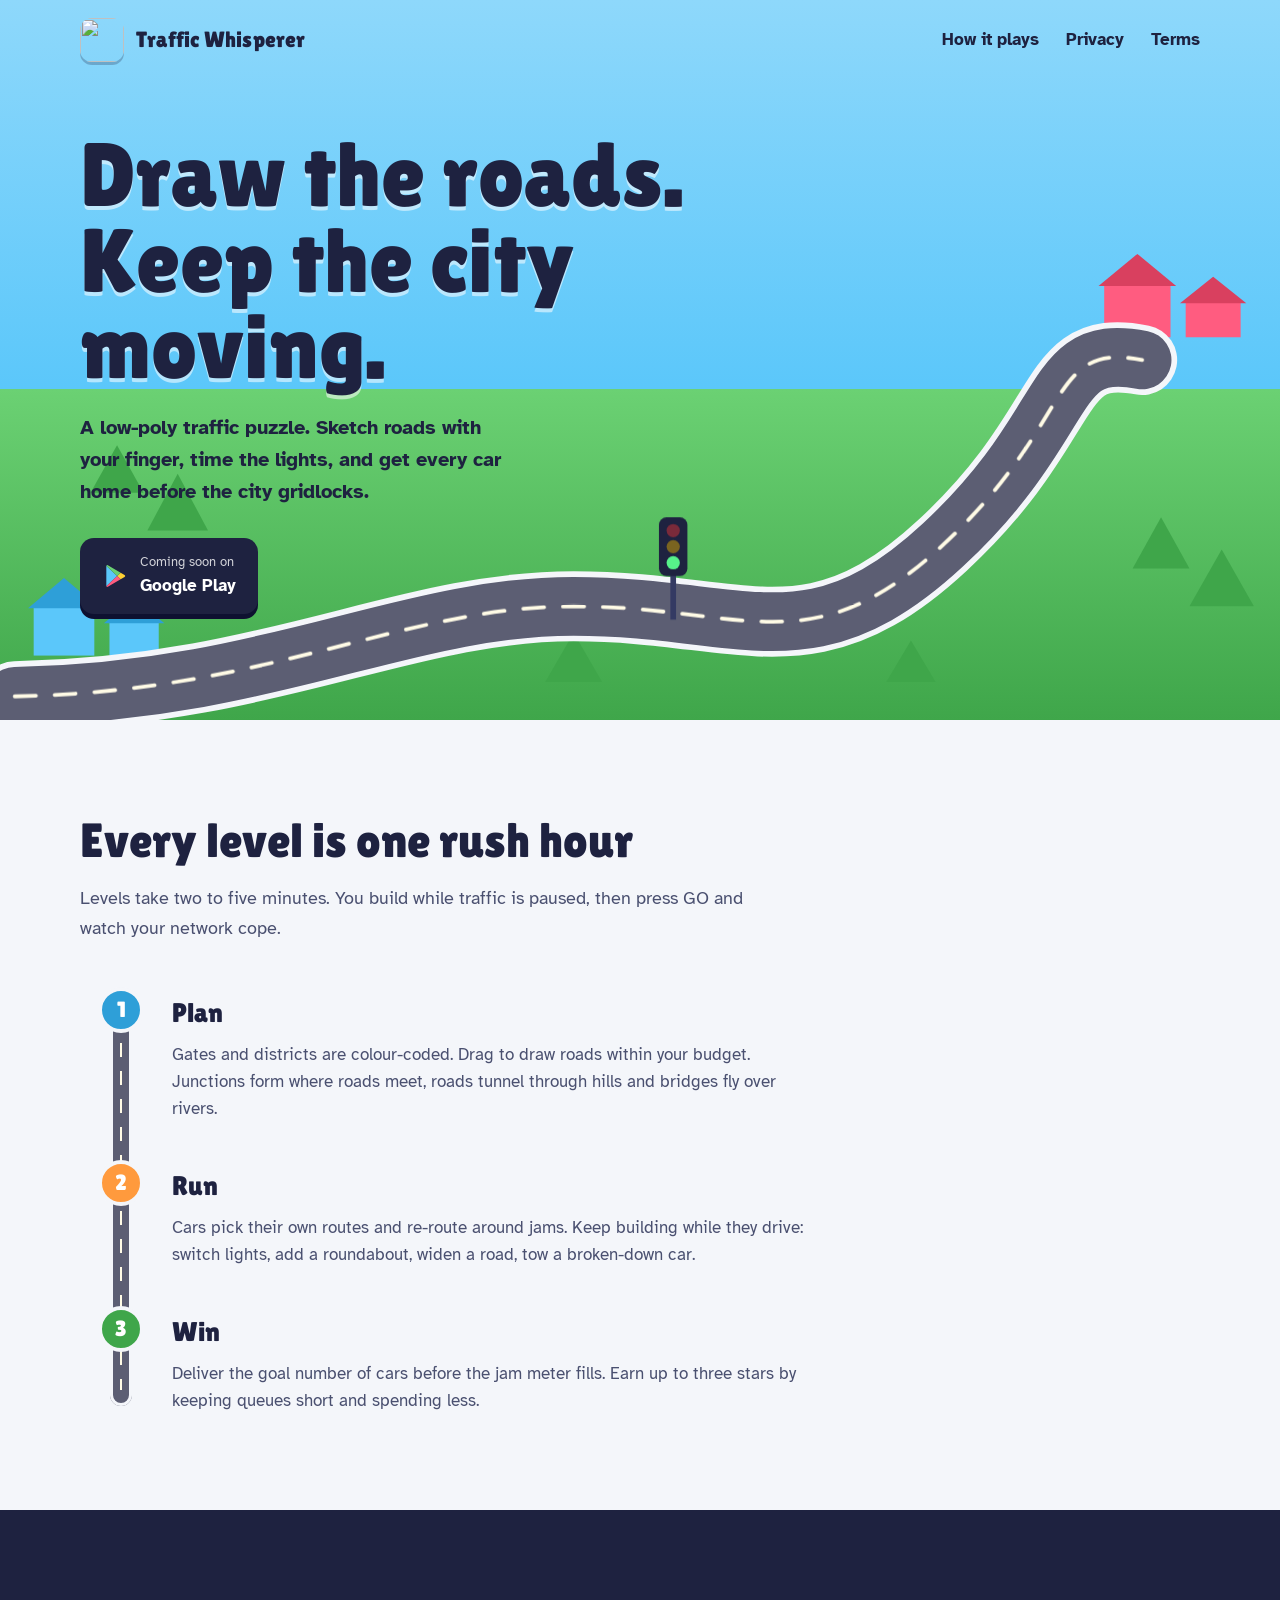
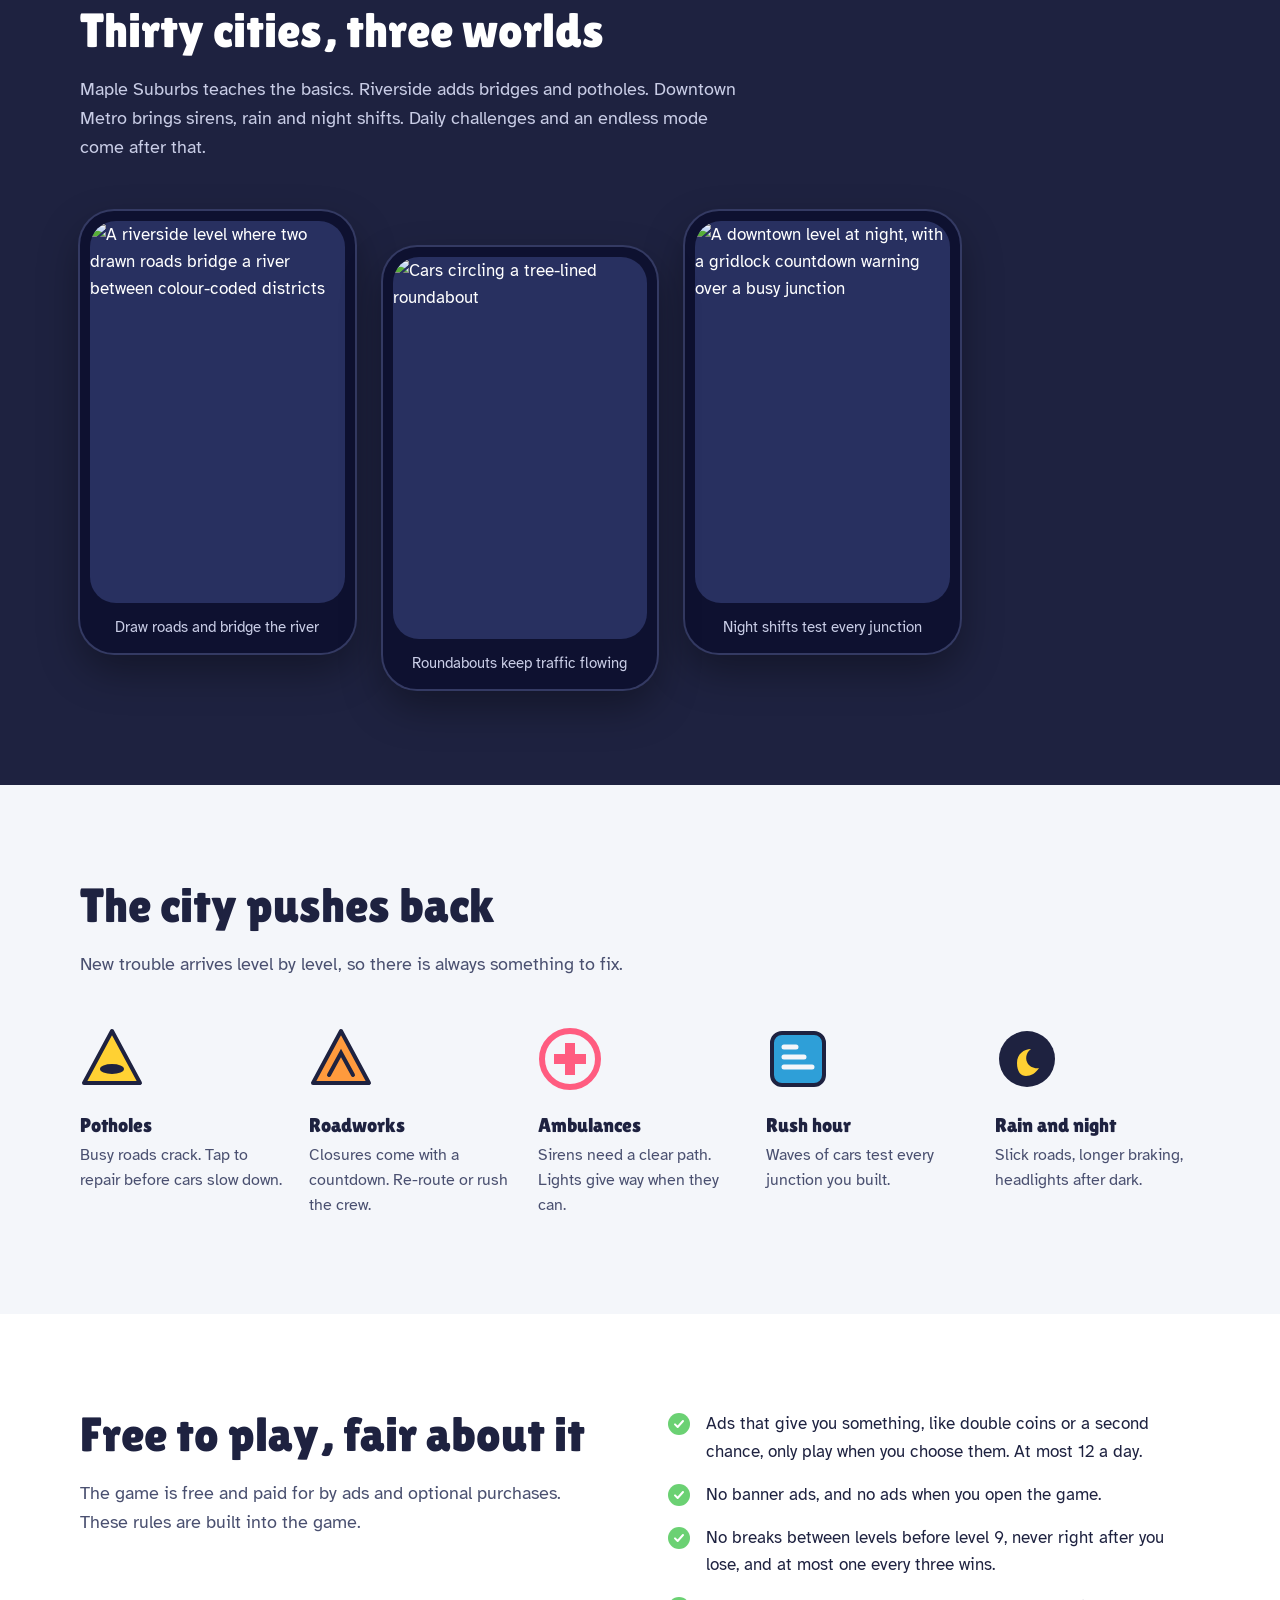
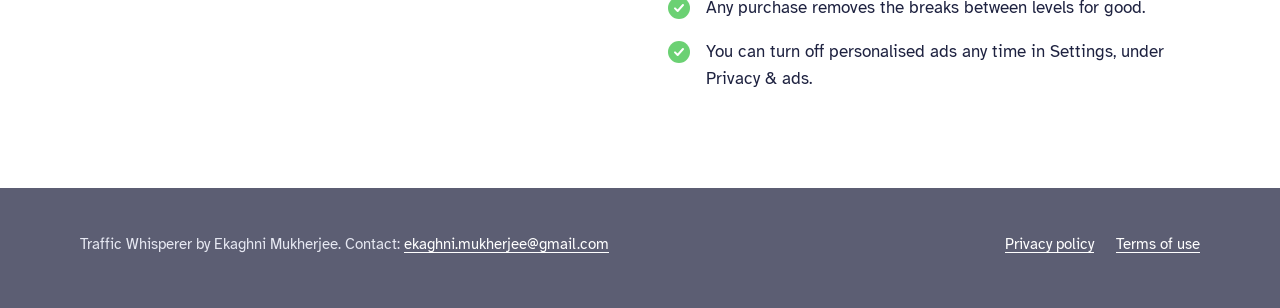
==== index.html @ b3f8e05a "Add landing page, privacy policy and terms" ====
<!doctype html>
<html lang="en">
<head>
  <meta charset="utf-8">
  <meta name="viewport" content="width=device-width, initial-scale=1">
  <title>Traffic Whisperer</title>
  <meta name="description" content="Traffic Whisperer is a low-poly traffic puzzle game for Android. Draw roads freehand, add lights and roundabouts, and keep the city from gridlocking.">
  <meta property="og:title" content="Traffic Whisperer">
  <meta property="og:description" content="Draw the roads. Keep the city moving. A traffic puzzle game for Android.">
  <meta property="og:image" content="https://ekaghni.github.io/traffic-whisperer/assets/icon.png">
  <link rel="icon" href="assets/favicon.png">
  <link rel="preconnect" href="https://fonts.googleapis.com">
  <link rel="preconnect" href="https://fonts.gstatic.com" crossorigin>
  <link href="https://fonts.googleapis.com/css2?family=Atkinson+Hyperlegible:wght@400;700&family=Lilita+One&display=swap" rel="stylesheet">
  <link rel="stylesheet" href="style.css">
</head>
<body>
  <header class="bar">
    <div class="wrap">
      <a class="brand" href="./"><img src="assets/icon.png" alt="" width="44" height="44">Traffic Whisperer</a>
      <nav aria-label="Site">
        <a class="hide-sm" href="#play">How it plays</a>
        <a href="privacy.html">Privacy</a>
        <a href="terms.html">Terms</a>
      </nav>
    </div>
  </header>

  <main>
    <section class="hero" aria-labelledby="hero-title" style="padding:0">
      <div class="scene" aria-hidden="true">
        <svg viewBox="0 0 1440 760" preserveAspectRatio="xMidYMid slice">
          <!-- trees on the field -->
          <g fill="#3FA64A">
            <polygon points="140,520 168,470 196,520"/><polygon points="200,560 232,500 264,560"/>
            <polygon points="1240,600 1270,546 1300,600"/><polygon points="1300,640 1334,580 1368,640"/>
            <polygon points="620,720 650,668 680,720"/><polygon points="980,720 1006,676 1032,720"/>
          </g>
          <!-- districts: colour-coded destinations -->
          <g>
            <rect x="1210" y="300" width="70" height="56" fill="#FF5C80"/><polygon points="1204,302 1245,268 1286,302" fill="#D9405F"/>
            <rect x="1296" y="318" width="58" height="38" fill="#FF5C80"/><polygon points="1290,320 1325,292 1360,320" fill="#D9405F"/>
            <rect x="80" y="640" width="64" height="52" fill="#5BC7FA"/><polygon points="74,642 112,610 150,642" fill="#2E9FD8"/>
            <rect x="160" y="656" width="52" height="36" fill="#5BC7FA"/><polygon points="154,658 186,632 218,658" fill="#2E9FD8"/>
          </g>
          <!-- the road, drawn freehand -->
          <path id="route" class="road-edge draw" d="M 60 735 C 330 730, 470 640, 650 640 S 900 705, 1040 575 S 1150 360, 1250 380"/>
          <path class="road draw" d="M 60 735 C 330 730, 470 640, 650 640 S 900 705, 1040 575 S 1150 360, 1250 380"/>
          <path class="lane-mark draw-late" d="M 60 735 C 330 730, 470 640, 650 640 S 900 705, 1040 575 S 1150 360, 1250 380"/>
          <!-- a traffic light at the bend -->
          <g class="draw-late">
            <rect x="752" y="584" width="6" height="70" fill="#343A63"/>
            <rect x="740" y="546" width="30" height="62" rx="8" fill="#1E2240"/>
            <circle cx="755" cy="560" r="7" fill="#7A2A3A"/><circle cx="755" cy="577" r="7" fill="#7A6420"/><circle cx="755" cy="594" r="7" fill="#57F28A"/>
          </g>
          <!-- cars head for the district of their colour -->
          <g class="car">
            <rect x="-17" y="-10" width="34" height="20" rx="6" fill="#FF5C80"/><rect x="-4" y="-8" width="12" height="16" rx="3" fill="#1E2240" opacity=".75"/>
            <animateMotion dur="7s" begin="2.6s" repeatCount="indefinite" rotate="auto"><mpath href="#route"/></animateMotion>
          </g>
          <g class="car">
            <rect x="-17" y="-10" width="34" height="20" rx="6" fill="#FF5C80"/><rect x="-4" y="-8" width="12" height="16" rx="3" fill="#1E2240" opacity=".75"/>
            <animateMotion dur="7s" begin="4.9s" repeatCount="indefinite" rotate="auto"><mpath href="#route"/></animateMotion>
          </g>
          <g class="car">
            <rect x="-20" y="-11" width="40" height="22" rx="6" fill="#FFD133"/><rect x="-5" y="-9" width="14" height="18" rx="3" fill="#1E2240" opacity=".75"/>
            <animateMotion dur="7s" begin="3.7s" repeatCount="indefinite" rotate="auto" keyPoints="1;0" keyTimes="0;1" calcMode="linear"><mpath href="#route"/></animateMotion>
          </g>
        </svg>
      </div>
      <div class="wrap">
        <h1 id="hero-title">Draw the roads. Keep the city moving.</h1>
        <p class="lede">A low-poly traffic puzzle. Sketch roads with your finger, time the lights, and get every car home before the city gridlocks.</p>
        <a class="store" aria-disabled="true" role="link">
          <svg viewBox="0 0 24 24" aria-hidden="true"><path fill="#5BC7FA" d="M4 2.5v19l10-9.5z"/><path fill="#FFD133" d="M14 12l3.2 3 3.6-2.1c.8-.5.8-1.3 0-1.8L17.2 9z"/><path fill="#6BD173" d="M4 2.5L14 12l3.2-3L5.4 2.1C4.9 1.8 4.4 2 4 2.5z"/><path fill="#FF5C80" d="M4 21.5c.4.5.9.7 1.4.4L17.2 15 14 12z"/></svg>
          <span><small>Coming soon on</small>Google Play</span>
        </a>
      </div>
    </section>

    <section id="play" aria-labelledby="play-title">
      <div class="wrap">
        <h2 id="play-title">Every level is one rush hour</h2>
        <p class="intro">Levels take two to five minutes. You build while traffic is paused, then press GO and watch your network cope.</p>
        <ol class="route" style="list-style:none;margin:0">
          <li class="stop">
            <div class="pin"><span>1</span></div>
            <h3>Plan</h3>
            <p>Gates and districts are colour-coded. Drag to draw roads within your budget. Junctions form where roads meet, roads tunnel through hills and bridges fly over rivers.</p>
          </li>
          <li class="stop">
            <div class="pin"><span>2</span></div>
            <h3>Run</h3>
            <p>Cars pick their own routes and re-route around jams. Keep building while they drive: switch lights, add a roundabout, widen a road, tow a broken-down car.</p>
          </li>
          <li class="stop">
            <div class="pin"><span>3</span></div>
            <h3>Win</h3>
            <p>Deliver the goal number of cars before the jam meter fills. Earn up to three stars by keeping queues short and spending less.</p>
          </li>
        </ol>
      </div>
    </section>

    <section class="shots" aria-labelledby="shots-title">
      <div class="wrap">
        <h2 id="shots-title">Thirty cities, three worlds</h2>
        <p class="intro">Maple Suburbs teaches the basics. Riverside adds bridges and potholes. Downtown Metro brings sirens, rain and night shifts. Daily challenges and an endless mode come after that.</p>
        <div class="strip">
          <figure class="phone"><img src="assets/shot-1.jpg" alt="A riverside level where two drawn roads bridge a river between colour-coded districts" loading="lazy"><figcaption>Draw roads and bridge the river</figcaption></figure>
          <figure class="phone"><img src="assets/shot-2.jpg" alt="Cars circling a tree-lined roundabout" loading="lazy"><figcaption>Roundabouts keep traffic flowing</figcaption></figure>
          <figure class="phone"><img src="assets/shot-3.jpg" alt="A downtown level at night, with a gridlock countdown warning over a busy junction" loading="lazy"><figcaption>Night shifts test every junction</figcaption></figure>
        </div>
      </div>
    </section>

    <section aria-labelledby="signs-title">
      <div class="wrap">
        <h2 id="signs-title">The city pushes back</h2>
        <p class="intro">New trouble arrives level by level, so there is always something to fix.</p>
        <div class="signs">
          <div class="sign">
            <svg viewBox="0 0 64 64" aria-hidden="true"><polygon points="32,4 60,56 4,56" fill="#FFD133" stroke="#1E2240" stroke-width="4" stroke-linejoin="round"/><ellipse cx="32" cy="42" rx="12" ry="5" fill="#1E2240"/></svg>
            <h3>Potholes</h3><p>Busy roads crack. Tap to repair before cars slow down.</p>
          </div>
          <div class="sign">
            <svg viewBox="0 0 64 64" aria-hidden="true"><polygon points="32,4 60,56 4,56" fill="#FF9A3D" stroke="#1E2240" stroke-width="4" stroke-linejoin="round"/><path d="M20 48 L32 26 L44 48" fill="none" stroke="#1E2240" stroke-width="4" stroke-linecap="round"/></svg>
            <h3>Roadworks</h3><p>Closures come with a countdown. Re-route or rush the crew.</p>
          </div>
          <div class="sign">
            <svg viewBox="0 0 64 64" aria-hidden="true"><circle cx="32" cy="32" r="28" fill="#F4F6FA" stroke="#FF5C80" stroke-width="6"/><rect x="27" y="16" width="10" height="32" fill="#FF5C80"/><rect x="16" y="27" width="32" height="10" fill="#FF5C80"/></svg>
            <h3>Ambulances</h3><p>Sirens need a clear path. Lights give way when they can.</p>
          </div>
          <div class="sign">
            <svg viewBox="0 0 64 64" aria-hidden="true"><rect x="6" y="6" width="52" height="52" rx="10" fill="#2E9FD8" stroke="#1E2240" stroke-width="4"/><path d="M18 40h28M18 30h20M18 20h12" stroke="#F4F6FA" stroke-width="5" stroke-linecap="round"/></svg>
            <h3>Rush hour</h3><p>Waves of cars test every junction you built.</p>
          </div>
          <div class="sign">
            <svg viewBox="0 0 64 64" aria-hidden="true"><circle cx="32" cy="32" r="28" fill="#1E2240"/><path d="M22 36c0-9 7-14 14-14-4 3-6 8-4 13s8 7 12 6c-3 5-8 8-13 8-5 0-9-4-9-13z" fill="#FFD133"/></svg>
            <h3>Rain and night</h3><p>Slick roads, longer braking, headlights after dark.</p>
          </div>
        </div>
      </div>
    </section>

    <section class="fair" aria-labelledby="fair-title">
      <div class="wrap cols">
        <div>
          <h2 id="fair-title">Free to play, fair about it</h2>
          <p class="intro" style="margin-bottom:0">The game is free and paid for by ads and optional purchases. These rules are built into the game.</p>
        </div>
        <ul>
          <li>Ads that give you something, like double coins or a second chance, only play when you choose them. At most 12 a day.</li>
          <li>No banner ads, and no ads when you open the game.</li>
          <li>No breaks between levels before level 9, never right after you lose, and at most one every three wins.</li>
          <li>Any purchase removes the breaks between levels for good.</li>
          <li>You can turn off personalised ads any time in Settings, under Privacy &amp; ads.</li>
        </ul>
      </div>
    </section>
  </main>

  <footer>
    <div class="wrap">
      <span>Traffic Whisperer by Ekaghni Mukherjee. Contact: <a href="mailto:ekaghni.mukherjee@gmail.com">ekaghni.mukherjee@gmail.com</a></span>
      <nav aria-label="Legal"><a href="privacy.html">Privacy policy</a><a href="terms.html">Terms of use</a></nav>
    </div>
  </footer>
</body>
</html>
---- style.css ----
/* Traffic Whisperer site: the game's own palette (sky, field, asphalt, destination colours) */
:root {
  --sky: #5BC7FA;
  --sky-deep: #2E9FD8;
  --field: #6BD173;
  --field-deep: #3FA64A;
  --asphalt: #5C5E73;
  --lane: #F4F6FA;
  --pink: #FF5C80;
  --sun: #FFD133;
  --orange: #FF9A3D;
  --purple: #9B6BFF;
  --teal: #2CC9B0;
  --ink: #1E2240;
  --ink-soft: #4A5070;
  --paper: #FFFFFF;
  --display: "Lilita One", "Arial Rounded MT Bold", system-ui, sans-serif;
  --body: "Atkinson Hyperlegible", system-ui, -apple-system, "Segoe UI", sans-serif;
}

* { box-sizing: border-box; }
html { -webkit-text-size-adjust: 100%; }
body {
  margin: 0;
  font-family: var(--body);
  font-size: 1.0625rem;
  line-height: 1.6;
  color: var(--ink);
  background: var(--lane);
}
img { max-width: 100%; display: block; }
a { color: var(--sky-deep); text-underline-offset: 3px; }
a:hover { color: var(--ink); }
:focus-visible { outline: 3px solid var(--sun); outline-offset: 3px; border-radius: 4px; }

.wrap { width: min(1120px, 100% - 32px); margin-inline: auto; }

/* ---------- top bar */
.bar { position: absolute; inset: 0 0 auto 0; z-index: 3; }
.bar .wrap { display: flex; align-items: center; justify-content: space-between; padding: 18px 0; }
.brand { display: flex; align-items: center; gap: 12px; text-decoration: none; color: var(--ink); font-family: var(--display); font-size: 1.35rem; letter-spacing: .01em; }
.brand img { width: 44px; height: 44px; border-radius: 12px; box-shadow: 0 3px 0 rgba(30,34,64,.25); }
.bar nav a { color: var(--ink); text-decoration: none; margin-left: 22px; font-weight: 700; }
.bar nav a:hover { text-decoration: underline; color: var(--ink); }

/* ---------- hero: the sky/field split of the app icon, with a road that draws itself */
.hero {
  position: relative;
  overflow: hidden;
  color: var(--ink);
  background: linear-gradient(180deg, #8ED8FB 0%, var(--sky) 54%, var(--field) 54.1%, var(--field-deep) 100%);
  min-height: 720px;
}
.hero .wrap { position: relative; z-index: 2; display: grid; grid-template-columns: minmax(0, 1fr); padding: 132px 0 0; }
.hero h1 {
  font-family: var(--display);
  font-weight: 400;
  font-size: clamp(2.9rem, 7.4vw, 5.6rem);
  line-height: .96;
  margin: 0;
  max-width: 11ch;
  text-shadow: 0 4px 0 rgba(255,255,255,.55);
}
.hero p.lede { font-size: 1.25rem; max-width: 34ch; margin: 22px 0 30px; color: var(--ink); font-weight: 700; }
.store {
  display: inline-flex; align-items: center; gap: 12px;
  background: var(--ink); color: var(--paper); text-decoration: none;
  padding: 14px 22px; border-radius: 14px; font-weight: 700;
  box-shadow: 0 5px 0 #0E1130;
  width: fit-content;
}
.store small { display: block; font-weight: 400; opacity: .8; font-size: .8rem; }
.store svg { width: 26px; height: 26px; }
.store[aria-disabled="true"] { cursor: default; }

.scene { position: absolute; inset: 0; z-index: 1; pointer-events: none; }
.scene svg { width: 100%; height: 100%; }
.road-edge { fill: none; stroke: var(--lane); stroke-width: 74; stroke-linecap: round; stroke-linejoin: round; }
.road { fill: none; stroke: var(--asphalt); stroke-width: 62; stroke-linecap: round; stroke-linejoin: round; }
.lane-mark { fill: none; stroke: #FFFBE6; stroke-width: 4; stroke-dasharray: 22 20; stroke-linecap: round; }
.draw { stroke-dasharray: 2400; stroke-dashoffset: 2400; animation: draw 2.4s cubic-bezier(.6,.05,.25,1) .25s forwards; }
.draw-late { opacity: 0; animation: appear .4s ease 2.5s forwards; }
.car { opacity: 0; animation: appear .3s ease 2.6s forwards; }
@keyframes draw { to { stroke-dashoffset: 0; } }
@keyframes appear { to { opacity: 1; } }

/* ---------- sections */
section { padding: 96px 0; }
h2 { font-family: var(--display); font-weight: 400; font-size: clamp(2rem, 4.4vw, 3rem); line-height: 1.05; margin: 0 0 18px; max-width: 22ch; text-wrap: balance; }
.intro { color: var(--ink-soft); font-size: 1.15rem; max-width: 56ch; margin: 0 0 48px; }

/* the core loop really is a sequence: stops along one road */
.route { position: relative; display: grid; gap: 42px; padding-left: 92px; max-width: 760px; }
.route::before {
  content: ""; position: absolute; left: 30px; top: 8px; bottom: 8px; width: 22px;
  background: var(--asphalt); border-radius: 11px;
  box-shadow: inset 0 0 0 3px var(--lane), 0 0 0 0 transparent;
}
.route::after {
  content: ""; position: absolute; left: 40px; top: 24px; bottom: 24px; width: 2px;
  background: repeating-linear-gradient(to bottom, #FFFBE6 0 14px, transparent 14px 28px);
}
.stop { position: relative; }
.stop .pin {
  position: absolute; left: -92px; top: -4px; width: 82px; display: flex; justify-content: center;
}
.stop .pin span {
  width: 46px; height: 46px; border-radius: 50%; display: grid; place-items: center;
  font-family: var(--display); font-size: 1.4rem; color: var(--paper);
  border: 4px solid var(--lane); position: relative; z-index: 1;
}
.stop:nth-child(1) .pin span { background: var(--sky-deep); }
.stop:nth-child(2) .pin span { background: var(--orange); }
.stop:nth-child(3) .pin span { background: var(--field-deep); }
.stop h3 { font-family: var(--display); font-weight: 400; font-size: 1.7rem; margin: 0 0 6px; }
.stop p { margin: 0; color: var(--ink-soft); max-width: 58ch; }

/* screenshots */
.shots { background: var(--ink); color: var(--paper); }
.shots .intro { color: #C9CDE6; }
.strip { display: grid; grid-template-columns: repeat(3, minmax(0, 1fr)); gap: 28px; align-items: start; max-width: 880px; padding-bottom: 36px; }
.phone {
  margin: 0; background: #0E1130; border-radius: 34px; padding: 10px;
  box-shadow: 0 0 0 2px #343A63, 0 18px 40px rgba(0,0,0,.35);
}
.phone img { border-radius: 26px; width: 100%; aspect-ratio: 2 / 3; object-fit: cover; background: #283060; }
.phone figcaption { text-align: center; font-size: .95rem; color: #C9CDE6; padding: 12px 6px 4px; }
.strip .phone:nth-child(2) { transform: translateY(36px); }

/* hazards as road signs */
.signs { display: grid; grid-template-columns: repeat(auto-fit, minmax(150px, 1fr)); gap: 30px 24px; margin-top: 8px; }
.sign { text-align: left; }
.sign svg { width: 64px; height: 64px; margin-bottom: 10px; }
.sign h3 { font-family: var(--display); font-weight: 400; font-size: 1.25rem; margin: 0 0 2px; }
.sign p { margin: 0; color: var(--ink-soft); font-size: .98rem; }

/* fair ads */
.fair { background: var(--paper); }
.fair .cols { display: grid; grid-template-columns: 1fr 1fr; gap: 56px; align-items: start; }
.fair ul { list-style: none; padding: 0; margin: 0; display: grid; gap: 16px; }
.fair li { padding-left: 38px; position: relative; }
.fair li::before {
  content: ""; position: absolute; left: 0; top: 3px; width: 22px; height: 22px; border-radius: 50%;
  background: var(--field) url("data:image/svg+xml,%3Csvg xmlns='http://www.w3.org/2000/svg' viewBox='0 0 24 24'%3E%3Cpath d='M6 12.5l4 4 8-9' fill='none' stroke='white' stroke-width='3' stroke-linecap='round' stroke-linejoin='round'/%3E%3C/svg%3E") center/16px no-repeat;
}

/* footer */
footer { background: var(--asphalt); color: #E6E8F2; padding: 44px 0 52px; font-size: .95rem; }
footer .wrap { display: flex; flex-wrap: wrap; gap: 18px 32px; justify-content: space-between; align-items: center; }
footer a { color: var(--paper); }
footer nav { display: flex; flex-wrap: wrap; gap: 8px 22px; }

/* ---------- legal pages */
.legal-head { background: linear-gradient(180deg, var(--sky) 0%, var(--sky) 82%, var(--field) 82.1%, var(--field) 100%); color: var(--ink); padding: 110px 0 70px; }
.legal-head h1 { font-family: var(--display); font-weight: 400; font-size: clamp(2.4rem, 6vw, 3.6rem); margin: 0; line-height: 1; text-shadow: 0 3px 0 rgba(255,255,255,.55); }
.legal-head p { margin: 10px 0 0; color: var(--ink); font-weight: 700; }
.legal { padding: 56px 0 90px; }
.legal article { max-width: 72ch; }
.legal h2 { font-size: 1.75rem; margin: 46px 0 10px; max-width: none; }
.legal h3 { font-size: 1.1rem; margin: 26px 0 6px; }
.legal p, .legal li { color: #2C3152; }
.legal ul { padding-left: 1.2em; }
.legal li { margin: 6px 0; }
.legal table { border-collapse: collapse; width: 100%; margin: 14px 0; font-size: .97rem; }
.legal th, .legal td { text-align: left; padding: 10px 12px; border-bottom: 1px solid #D8DCEB; vertical-align: top; }
.legal th { background: #E9EDF7; }
.legal .summary { background: var(--paper); border-left: 6px solid var(--field); padding: 18px 22px; border-radius: 0 12px 12px 0; }
.legal .tablewrap { overflow-x: auto; }

@media (max-width: 860px) {
  .hero { min-height: 760px; background: linear-gradient(180deg, #8ED8FB 0%, var(--sky) 62%, var(--field) 62.1%, var(--field-deep) 100%); }
  .hero .wrap { padding-top: 112px; }
  .strip { grid-template-columns: 1fr; max-width: 320px; margin-inline: auto; }
  .strip .phone:nth-child(2) { transform: none; }
  .fair .cols { grid-template-columns: 1fr; gap: 28px; }
  .bar nav a { margin-left: 14px; font-size: .95rem; }
  section { padding: 72px 0; }
}
@media (max-width: 520px) {
  .bar nav a.hide-sm { display: none; }
  .route { padding-left: 72px; }
  .route::before { left: 20px; }
  .route::after { left: 30px; }
  .stop .pin { left: -72px; width: 62px; }
}
@media (prefers-reduced-motion: reduce) {
  .draw { animation: none; stroke-dashoffset: 0; }
  .draw-late, .car { animation: none; opacity: 1; }
  .car animateMotion { display: none; }
}
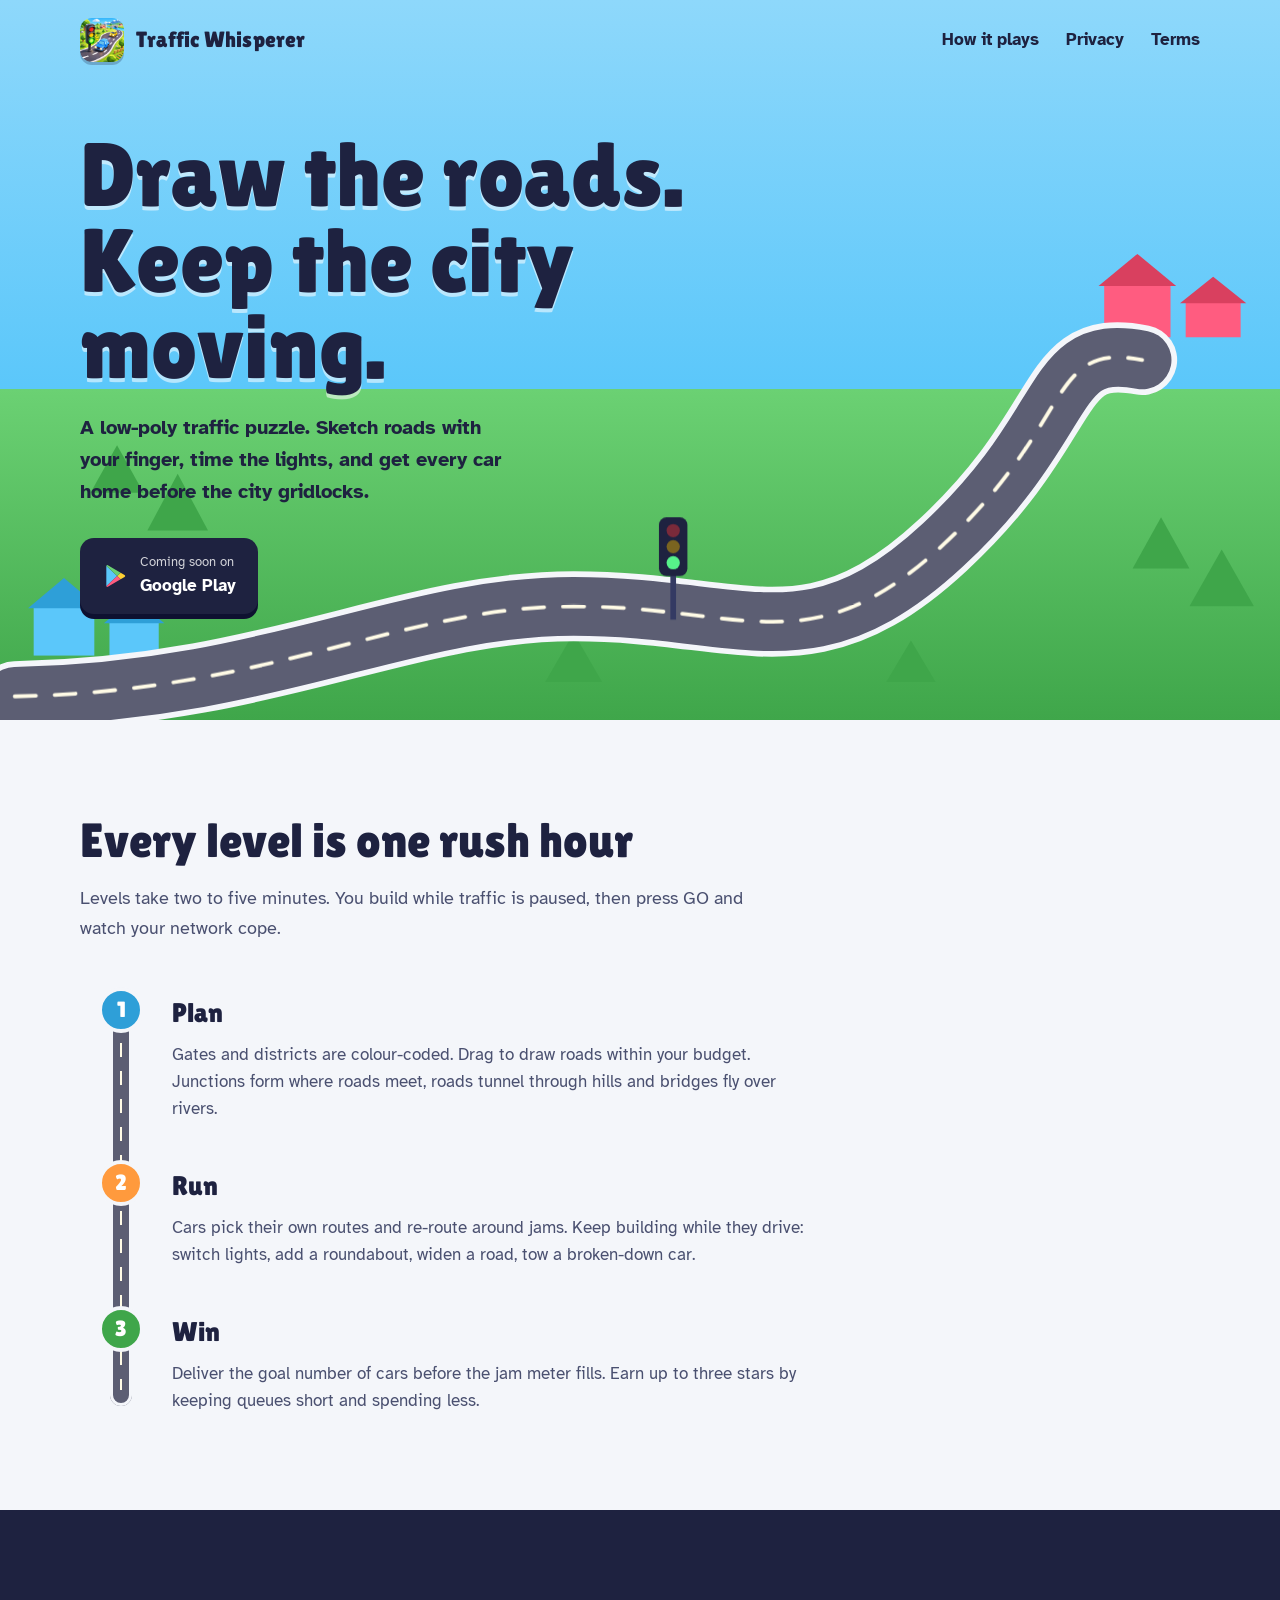
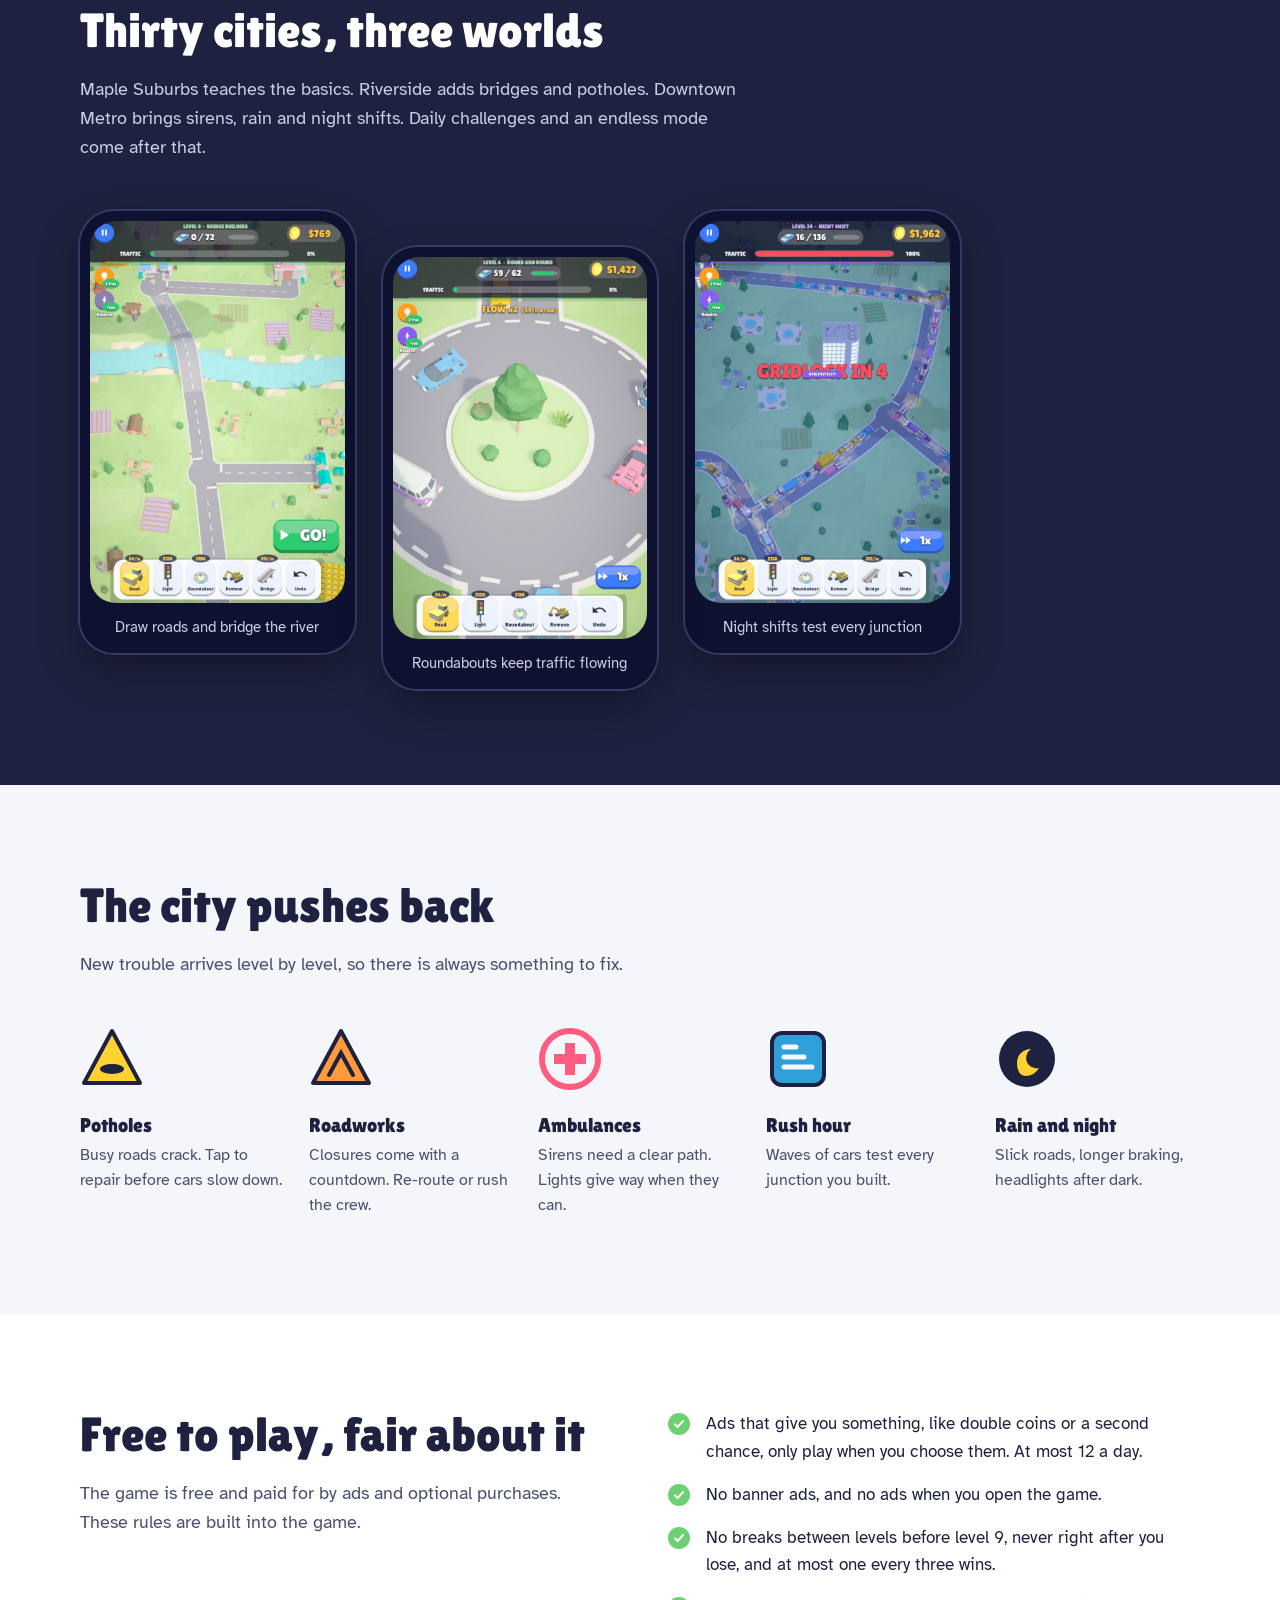
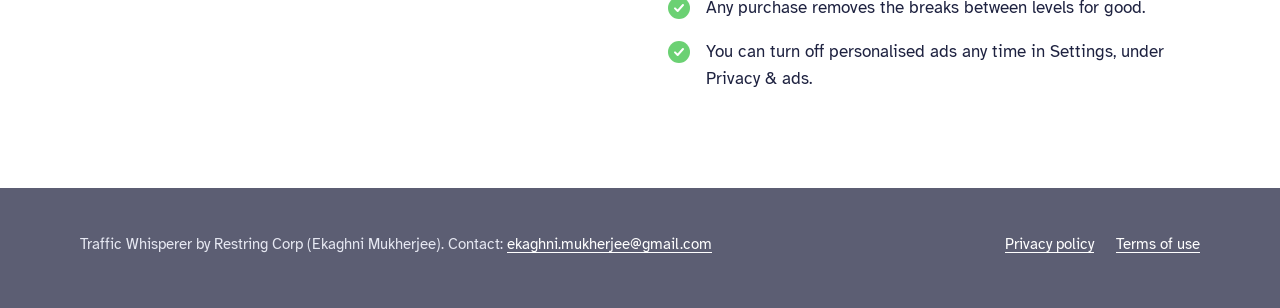
==== commit 880d26e3: "Developer name: Restring Corp (Ekaghni Mukherjee)" ====
--- a/index.html
+++ b/index.html
@@ -1,170 +1,170 @@
-<!doctype html>
-<html lang="en">
-<head>
-  <meta charset="utf-8">
-  <meta name="viewport" content="width=device-width, initial-scale=1">
-  <title>Traffic Whisperer</title>
-  <meta name="description" content="Traffic Whisperer is a low-poly traffic puzzle game for Android. Draw roads freehand, add lights and roundabouts, and keep the city from gridlocking.">
-  <meta property="og:title" content="Traffic Whisperer">
-  <meta property="og:description" content="Draw the roads. Keep the city moving. A traffic puzzle game for Android.">
-  <meta property="og:image" content="https://ekaghni.github.io/traffic-whisperer/assets/icon.png">
-  <link rel="icon" href="assets/favicon.png">
-  <link rel="preconnect" href="https://fonts.googleapis.com">
-  <link rel="preconnect" href="https://fonts.gstatic.com" crossorigin>
-  <link href="https://fonts.googleapis.com/css2?family=Atkinson+Hyperlegible:wght@400;700&family=Lilita+One&display=swap" rel="stylesheet">
-  <link rel="stylesheet" href="style.css">
-</head>
-<body>
-  <header class="bar">
-    <div class="wrap">
-      <a class="brand" href="./"><img src="assets/icon.png" alt="" width="44" height="44">Traffic Whisperer</a>
-      <nav aria-label="Site">
-        <a class="hide-sm" href="#play">How it plays</a>
-        <a href="privacy.html">Privacy</a>
-        <a href="terms.html">Terms</a>
-      </nav>
-    </div>
-  </header>
-
-  <main>
-    <section class="hero" aria-labelledby="hero-title" style="padding:0">
-      <div class="scene" aria-hidden="true">
-        <svg viewBox="0 0 1440 760" preserveAspectRatio="xMidYMid slice">
-          <!-- trees on the field -->
-          <g fill="#3FA64A">
-            <polygon points="140,520 168,470 196,520"/><polygon points="200,560 232,500 264,560"/>
-            <polygon points="1240,600 1270,546 1300,600"/><polygon points="1300,640 1334,580 1368,640"/>
-            <polygon points="620,720 650,668 680,720"/><polygon points="980,720 1006,676 1032,720"/>
-          </g>
-          <!-- districts: colour-coded destinations -->
-          <g>
-            <rect x="1210" y="300" width="70" height="56" fill="#FF5C80"/><polygon points="1204,302 1245,268 1286,302" fill="#D9405F"/>
-            <rect x="1296" y="318" width="58" height="38" fill="#FF5C80"/><polygon points="1290,320 1325,292 1360,320" fill="#D9405F"/>
-            <rect x="80" y="640" width="64" height="52" fill="#5BC7FA"/><polygon points="74,642 112,610 150,642" fill="#2E9FD8"/>
-            <rect x="160" y="656" width="52" height="36" fill="#5BC7FA"/><polygon points="154,658 186,632 218,658" fill="#2E9FD8"/>
-          </g>
-          <!-- the road, drawn freehand -->
-          <path id="route" class="road-edge draw" d="M 60 735 C 330 730, 470 640, 650 640 S 900 705, 1040 575 S 1150 360, 1250 380"/>
-          <path class="road draw" d="M 60 735 C 330 730, 470 640, 650 640 S 900 705, 1040 575 S 1150 360, 1250 380"/>
-          <path class="lane-mark draw-late" d="M 60 735 C 330 730, 470 640, 650 640 S 900 705, 1040 575 S 1150 360, 1250 380"/>
-          <!-- a traffic light at the bend -->
-          <g class="draw-late">
-            <rect x="752" y="584" width="6" height="70" fill="#343A63"/>
-            <rect x="740" y="546" width="30" height="62" rx="8" fill="#1E2240"/>
-            <circle cx="755" cy="560" r="7" fill="#7A2A3A"/><circle cx="755" cy="577" r="7" fill="#7A6420"/><circle cx="755" cy="594" r="7" fill="#57F28A"/>
-          </g>
-          <!-- cars head for the district of their colour -->
-          <g class="car">
-            <rect x="-17" y="-10" width="34" height="20" rx="6" fill="#FF5C80"/><rect x="-4" y="-8" width="12" height="16" rx="3" fill="#1E2240" opacity=".75"/>
-            <animateMotion dur="7s" begin="2.6s" repeatCount="indefinite" rotate="auto"><mpath href="#route"/></animateMotion>
-          </g>
-          <g class="car">
-            <rect x="-17" y="-10" width="34" height="20" rx="6" fill="#FF5C80"/><rect x="-4" y="-8" width="12" height="16" rx="3" fill="#1E2240" opacity=".75"/>
-            <animateMotion dur="7s" begin="4.9s" repeatCount="indefinite" rotate="auto"><mpath href="#route"/></animateMotion>
-          </g>
-          <g class="car">
-            <rect x="-20" y="-11" width="40" height="22" rx="6" fill="#FFD133"/><rect x="-5" y="-9" width="14" height="18" rx="3" fill="#1E2240" opacity=".75"/>
-            <animateMotion dur="7s" begin="3.7s" repeatCount="indefinite" rotate="auto" keyPoints="1;0" keyTimes="0;1" calcMode="linear"><mpath href="#route"/></animateMotion>
-          </g>
-        </svg>
-      </div>
-      <div class="wrap">
-        <h1 id="hero-title">Draw the roads. Keep the city moving.</h1>
-        <p class="lede">A low-poly traffic puzzle. Sketch roads with your finger, time the lights, and get every car home before the city gridlocks.</p>
-        <a class="store" aria-disabled="true" role="link">
-          <svg viewBox="0 0 24 24" aria-hidden="true"><path fill="#5BC7FA" d="M4 2.5v19l10-9.5z"/><path fill="#FFD133" d="M14 12l3.2 3 3.6-2.1c.8-.5.8-1.3 0-1.8L17.2 9z"/><path fill="#6BD173" d="M4 2.5L14 12l3.2-3L5.4 2.1C4.9 1.8 4.4 2 4 2.5z"/><path fill="#FF5C80" d="M4 21.5c.4.5.9.7 1.4.4L17.2 15 14 12z"/></svg>
-          <span><small>Coming soon on</small>Google Play</span>
-        </a>
-      </div>
-    </section>
-
-    <section id="play" aria-labelledby="play-title">
-      <div class="wrap">
-        <h2 id="play-title">Every level is one rush hour</h2>
-        <p class="intro">Levels take two to five minutes. You build while traffic is paused, then press GO and watch your network cope.</p>
-        <ol class="route" style="list-style:none;margin:0">
-          <li class="stop">
-            <div class="pin"><span>1</span></div>
-            <h3>Plan</h3>
-            <p>Gates and districts are colour-coded. Drag to draw roads within your budget. Junctions form where roads meet, roads tunnel through hills and bridges fly over rivers.</p>
-          </li>
-          <li class="stop">
-            <div class="pin"><span>2</span></div>
-            <h3>Run</h3>
-            <p>Cars pick their own routes and re-route around jams. Keep building while they drive: switch lights, add a roundabout, widen a road, tow a broken-down car.</p>
-          </li>
-          <li class="stop">
-            <div class="pin"><span>3</span></div>
-            <h3>Win</h3>
-            <p>Deliver the goal number of cars before the jam meter fills. Earn up to three stars by keeping queues short and spending less.</p>
-          </li>
-        </ol>
-      </div>
-    </section>
-
-    <section class="shots" aria-labelledby="shots-title">
-      <div class="wrap">
-        <h2 id="shots-title">Thirty cities, three worlds</h2>
-        <p class="intro">Maple Suburbs teaches the basics. Riverside adds bridges and potholes. Downtown Metro brings sirens, rain and night shifts. Daily challenges and an endless mode come after that.</p>
-        <div class="strip">
-          <figure class="phone"><img src="assets/shot-1.jpg" alt="A riverside level where two drawn roads bridge a river between colour-coded districts" loading="lazy"><figcaption>Draw roads and bridge the river</figcaption></figure>
-          <figure class="phone"><img src="assets/shot-2.jpg" alt="Cars circling a tree-lined roundabout" loading="lazy"><figcaption>Roundabouts keep traffic flowing</figcaption></figure>
-          <figure class="phone"><img src="assets/shot-3.jpg" alt="A downtown level at night, with a gridlock countdown warning over a busy junction" loading="lazy"><figcaption>Night shifts test every junction</figcaption></figure>
-        </div>
-      </div>
-    </section>
-
-    <section aria-labelledby="signs-title">
-      <div class="wrap">
-        <h2 id="signs-title">The city pushes back</h2>
-        <p class="intro">New trouble arrives level by level, so there is always something to fix.</p>
-        <div class="signs">
-          <div class="sign">
-            <svg viewBox="0 0 64 64" aria-hidden="true"><polygon points="32,4 60,56 4,56" fill="#FFD133" stroke="#1E2240" stroke-width="4" stroke-linejoin="round"/><ellipse cx="32" cy="42" rx="12" ry="5" fill="#1E2240"/></svg>
-            <h3>Potholes</h3><p>Busy roads crack. Tap to repair before cars slow down.</p>
-          </div>
-          <div class="sign">
-            <svg viewBox="0 0 64 64" aria-hidden="true"><polygon points="32,4 60,56 4,56" fill="#FF9A3D" stroke="#1E2240" stroke-width="4" stroke-linejoin="round"/><path d="M20 48 L32 26 L44 48" fill="none" stroke="#1E2240" stroke-width="4" stroke-linecap="round"/></svg>
-            <h3>Roadworks</h3><p>Closures come with a countdown. Re-route or rush the crew.</p>
-          </div>
-          <div class="sign">
-            <svg viewBox="0 0 64 64" aria-hidden="true"><circle cx="32" cy="32" r="28" fill="#F4F6FA" stroke="#FF5C80" stroke-width="6"/><rect x="27" y="16" width="10" height="32" fill="#FF5C80"/><rect x="16" y="27" width="32" height="10" fill="#FF5C80"/></svg>
-            <h3>Ambulances</h3><p>Sirens need a clear path. Lights give way when they can.</p>
-          </div>
-          <div class="sign">
-            <svg viewBox="0 0 64 64" aria-hidden="true"><rect x="6" y="6" width="52" height="52" rx="10" fill="#2E9FD8" stroke="#1E2240" stroke-width="4"/><path d="M18 40h28M18 30h20M18 20h12" stroke="#F4F6FA" stroke-width="5" stroke-linecap="round"/></svg>
-            <h3>Rush hour</h3><p>Waves of cars test every junction you built.</p>
-          </div>
-          <div class="sign">
-            <svg viewBox="0 0 64 64" aria-hidden="true"><circle cx="32" cy="32" r="28" fill="#1E2240"/><path d="M22 36c0-9 7-14 14-14-4 3-6 8-4 13s8 7 12 6c-3 5-8 8-13 8-5 0-9-4-9-13z" fill="#FFD133"/></svg>
-            <h3>Rain and night</h3><p>Slick roads, longer braking, headlights after dark.</p>
-          </div>
-        </div>
-      </div>
-    </section>
-
-    <section class="fair" aria-labelledby="fair-title">
-      <div class="wrap cols">
-        <div>
-          <h2 id="fair-title">Free to play, fair about it</h2>
-          <p class="intro" style="margin-bottom:0">The game is free and paid for by ads and optional purchases. These rules are built into the game.</p>
-        </div>
-        <ul>
-          <li>Ads that give you something, like double coins or a second chance, only play when you choose them. At most 12 a day.</li>
-          <li>No banner ads, and no ads when you open the game.</li>
-          <li>No breaks between levels before level 9, never right after you lose, and at most one every three wins.</li>
-          <li>Any purchase removes the breaks between levels for good.</li>
-          <li>You can turn off personalised ads any time in Settings, under Privacy &amp; ads.</li>
-        </ul>
-      </div>
-    </section>
-  </main>
-
-  <footer>
-    <div class="wrap">
-      <span>Traffic Whisperer by Ekaghni Mukherjee. Contact: <a href="mailto:ekaghni.mukherjee@gmail.com">ekaghni.mukherjee@gmail.com</a></span>
-      <nav aria-label="Legal"><a href="privacy.html">Privacy policy</a><a href="terms.html">Terms of use</a></nav>
-    </div>
-  </footer>
-</body>
-</html>
+<!doctype html>
+<html lang="en">
+<head>
+  <meta charset="utf-8">
+  <meta name="viewport" content="width=device-width, initial-scale=1">
+  <title>Traffic Whisperer</title>
+  <meta name="description" content="Traffic Whisperer is a low-poly traffic puzzle game for Android. Draw roads freehand, add lights and roundabouts, and keep the city from gridlocking.">
+  <meta property="og:title" content="Traffic Whisperer">
+  <meta property="og:description" content="Draw the roads. Keep the city moving. A traffic puzzle game for Android.">
+  <meta property="og:image" content="https://ekaghni.github.io/traffic-whisperer/assets/icon.png">
+  <link rel="icon" href="assets/favicon.png">
+  <link rel="preconnect" href="https://fonts.googleapis.com">
+  <link rel="preconnect" href="https://fonts.gstatic.com" crossorigin>
+  <link href="https://fonts.googleapis.com/css2?family=Atkinson+Hyperlegible:wght@400;700&family=Lilita+One&display=swap" rel="stylesheet">
+  <link rel="stylesheet" href="style.css">
+</head>
+<body>
+  <header class="bar">
+    <div class="wrap">
+      <a class="brand" href="./"><img src="assets/icon.png" alt="" width="44" height="44">Traffic Whisperer</a>
+      <nav aria-label="Site">
+        <a class="hide-sm" href="#play">How it plays</a>
+        <a href="privacy.html">Privacy</a>
+        <a href="terms.html">Terms</a>
+      </nav>
+    </div>
+  </header>
+
+  <main>
+    <section class="hero" aria-labelledby="hero-title" style="padding:0">
+      <div class="scene" aria-hidden="true">
+        <svg viewBox="0 0 1440 760" preserveAspectRatio="xMidYMid slice">
+          <!-- trees on the field -->
+          <g fill="#3FA64A">
+            <polygon points="140,520 168,470 196,520"/><polygon points="200,560 232,500 264,560"/>
+            <polygon points="1240,600 1270,546 1300,600"/><polygon points="1300,640 1334,580 1368,640"/>
+            <polygon points="620,720 650,668 680,720"/><polygon points="980,720 1006,676 1032,720"/>
+          </g>
+          <!-- districts: colour-coded destinations -->
+          <g>
+            <rect x="1210" y="300" width="70" height="56" fill="#FF5C80"/><polygon points="1204,302 1245,268 1286,302" fill="#D9405F"/>
+            <rect x="1296" y="318" width="58" height="38" fill="#FF5C80"/><polygon points="1290,320 1325,292 1360,320" fill="#D9405F"/>
+            <rect x="80" y="640" width="64" height="52" fill="#5BC7FA"/><polygon points="74,642 112,610 150,642" fill="#2E9FD8"/>
+            <rect x="160" y="656" width="52" height="36" fill="#5BC7FA"/><polygon points="154,658 186,632 218,658" fill="#2E9FD8"/>
+          </g>
+          <!-- the road, drawn freehand -->
+          <path id="route" class="road-edge draw" d="M 60 735 C 330 730, 470 640, 650 640 S 900 705, 1040 575 S 1150 360, 1250 380"/>
+          <path class="road draw" d="M 60 735 C 330 730, 470 640, 650 640 S 900 705, 1040 575 S 1150 360, 1250 380"/>
+          <path class="lane-mark draw-late" d="M 60 735 C 330 730, 470 640, 650 640 S 900 705, 1040 575 S 1150 360, 1250 380"/>
+          <!-- a traffic light at the bend -->
+          <g class="draw-late">
+            <rect x="752" y="584" width="6" height="70" fill="#343A63"/>
+            <rect x="740" y="546" width="30" height="62" rx="8" fill="#1E2240"/>
+            <circle cx="755" cy="560" r="7" fill="#7A2A3A"/><circle cx="755" cy="577" r="7" fill="#7A6420"/><circle cx="755" cy="594" r="7" fill="#57F28A"/>
+          </g>
+          <!-- cars head for the district of their colour -->
+          <g class="car">
+            <rect x="-17" y="-10" width="34" height="20" rx="6" fill="#FF5C80"/><rect x="-4" y="-8" width="12" height="16" rx="3" fill="#1E2240" opacity=".75"/>
+            <animateMotion dur="7s" begin="2.6s" repeatCount="indefinite" rotate="auto"><mpath href="#route"/></animateMotion>
+          </g>
+          <g class="car">
+            <rect x="-17" y="-10" width="34" height="20" rx="6" fill="#FF5C80"/><rect x="-4" y="-8" width="12" height="16" rx="3" fill="#1E2240" opacity=".75"/>
+            <animateMotion dur="7s" begin="4.9s" repeatCount="indefinite" rotate="auto"><mpath href="#route"/></animateMotion>
+          </g>
+          <g class="car">
+            <rect x="-20" y="-11" width="40" height="22" rx="6" fill="#FFD133"/><rect x="-5" y="-9" width="14" height="18" rx="3" fill="#1E2240" opacity=".75"/>
+            <animateMotion dur="7s" begin="3.7s" repeatCount="indefinite" rotate="auto" keyPoints="1;0" keyTimes="0;1" calcMode="linear"><mpath href="#route"/></animateMotion>
+          </g>
+        </svg>
+      </div>
+      <div class="wrap">
+        <h1 id="hero-title">Draw the roads. Keep the city moving.</h1>
+        <p class="lede">A low-poly traffic puzzle. Sketch roads with your finger, time the lights, and get every car home before the city gridlocks.</p>
+        <a class="store" aria-disabled="true" role="link">
+          <svg viewBox="0 0 24 24" aria-hidden="true"><path fill="#5BC7FA" d="M4 2.5v19l10-9.5z"/><path fill="#FFD133" d="M14 12l3.2 3 3.6-2.1c.8-.5.8-1.3 0-1.8L17.2 9z"/><path fill="#6BD173" d="M4 2.5L14 12l3.2-3L5.4 2.1C4.9 1.8 4.4 2 4 2.5z"/><path fill="#FF5C80" d="M4 21.5c.4.5.9.7 1.4.4L17.2 15 14 12z"/></svg>
+          <span><small>Coming soon on</small>Google Play</span>
+        </a>
+      </div>
+    </section>
+
+    <section id="play" aria-labelledby="play-title">
+      <div class="wrap">
+        <h2 id="play-title">Every level is one rush hour</h2>
+        <p class="intro">Levels take two to five minutes. You build while traffic is paused, then press GO and watch your network cope.</p>
+        <ol class="route" style="list-style:none;margin:0">
+          <li class="stop">
+            <div class="pin"><span>1</span></div>
+            <h3>Plan</h3>
+            <p>Gates and districts are colour-coded. Drag to draw roads within your budget. Junctions form where roads meet, roads tunnel through hills and bridges fly over rivers.</p>
+          </li>
+          <li class="stop">
+            <div class="pin"><span>2</span></div>
+            <h3>Run</h3>
+            <p>Cars pick their own routes and re-route around jams. Keep building while they drive: switch lights, add a roundabout, widen a road, tow a broken-down car.</p>
+          </li>
+          <li class="stop">
+            <div class="pin"><span>3</span></div>
+            <h3>Win</h3>
+            <p>Deliver the goal number of cars before the jam meter fills. Earn up to three stars by keeping queues short and spending less.</p>
+          </li>
+        </ol>
+      </div>
+    </section>
+
+    <section class="shots" aria-labelledby="shots-title">
+      <div class="wrap">
+        <h2 id="shots-title">Thirty cities, three worlds</h2>
+        <p class="intro">Maple Suburbs teaches the basics. Riverside adds bridges and potholes. Downtown Metro brings sirens, rain and night shifts. Daily challenges and an endless mode come after that.</p>
+        <div class="strip">
+          <figure class="phone"><img src="assets/shot-1.jpg" alt="A riverside level where two drawn roads bridge a river between colour-coded districts" loading="lazy"><figcaption>Draw roads and bridge the river</figcaption></figure>
+          <figure class="phone"><img src="assets/shot-2.jpg" alt="Cars circling a tree-lined roundabout" loading="lazy"><figcaption>Roundabouts keep traffic flowing</figcaption></figure>
+          <figure class="phone"><img src="assets/shot-3.jpg" alt="A downtown level at night, with a gridlock countdown warning over a busy junction" loading="lazy"><figcaption>Night shifts test every junction</figcaption></figure>
+        </div>
+      </div>
+    </section>
+
+    <section aria-labelledby="signs-title">
+      <div class="wrap">
+        <h2 id="signs-title">The city pushes back</h2>
+        <p class="intro">New trouble arrives level by level, so there is always something to fix.</p>
+        <div class="signs">
+          <div class="sign">
+            <svg viewBox="0 0 64 64" aria-hidden="true"><polygon points="32,4 60,56 4,56" fill="#FFD133" stroke="#1E2240" stroke-width="4" stroke-linejoin="round"/><ellipse cx="32" cy="42" rx="12" ry="5" fill="#1E2240"/></svg>
+            <h3>Potholes</h3><p>Busy roads crack. Tap to repair before cars slow down.</p>
+          </div>
+          <div class="sign">
+            <svg viewBox="0 0 64 64" aria-hidden="true"><polygon points="32,4 60,56 4,56" fill="#FF9A3D" stroke="#1E2240" stroke-width="4" stroke-linejoin="round"/><path d="M20 48 L32 26 L44 48" fill="none" stroke="#1E2240" stroke-width="4" stroke-linecap="round"/></svg>
+            <h3>Roadworks</h3><p>Closures come with a countdown. Re-route or rush the crew.</p>
+          </div>
+          <div class="sign">
+            <svg viewBox="0 0 64 64" aria-hidden="true"><circle cx="32" cy="32" r="28" fill="#F4F6FA" stroke="#FF5C80" stroke-width="6"/><rect x="27" y="16" width="10" height="32" fill="#FF5C80"/><rect x="16" y="27" width="32" height="10" fill="#FF5C80"/></svg>
+            <h3>Ambulances</h3><p>Sirens need a clear path. Lights give way when they can.</p>
+          </div>
+          <div class="sign">
+            <svg viewBox="0 0 64 64" aria-hidden="true"><rect x="6" y="6" width="52" height="52" rx="10" fill="#2E9FD8" stroke="#1E2240" stroke-width="4"/><path d="M18 40h28M18 30h20M18 20h12" stroke="#F4F6FA" stroke-width="5" stroke-linecap="round"/></svg>
+            <h3>Rush hour</h3><p>Waves of cars test every junction you built.</p>
+          </div>
+          <div class="sign">
+            <svg viewBox="0 0 64 64" aria-hidden="true"><circle cx="32" cy="32" r="28" fill="#1E2240"/><path d="M22 36c0-9 7-14 14-14-4 3-6 8-4 13s8 7 12 6c-3 5-8 8-13 8-5 0-9-4-9-13z" fill="#FFD133"/></svg>
+            <h3>Rain and night</h3><p>Slick roads, longer braking, headlights after dark.</p>
+          </div>
+        </div>
+      </div>
+    </section>
+
+    <section class="fair" aria-labelledby="fair-title">
+      <div class="wrap cols">
+        <div>
+          <h2 id="fair-title">Free to play, fair about it</h2>
+          <p class="intro" style="margin-bottom:0">The game is free and paid for by ads and optional purchases. These rules are built into the game.</p>
+        </div>
+        <ul>
+          <li>Ads that give you something, like double coins or a second chance, only play when you choose them. At most 12 a day.</li>
+          <li>No banner ads, and no ads when you open the game.</li>
+          <li>No breaks between levels before level 9, never right after you lose, and at most one every three wins.</li>
+          <li>Any purchase removes the breaks between levels for good.</li>
+          <li>You can turn off personalised ads any time in Settings, under Privacy &amp; ads.</li>
+        </ul>
+      </div>
+    </section>
+  </main>
+
+  <footer>
+    <div class="wrap">
+      <span>Traffic Whisperer by Restring Corp (Ekaghni Mukherjee). Contact: <a href="mailto:ekaghni.mukherjee@gmail.com">ekaghni.mukherjee@gmail.com</a></span>
+      <nav aria-label="Legal"><a href="privacy.html">Privacy policy</a><a href="terms.html">Terms of use</a></nav>
+    </div>
+  </footer>
+</body>
+</html>
